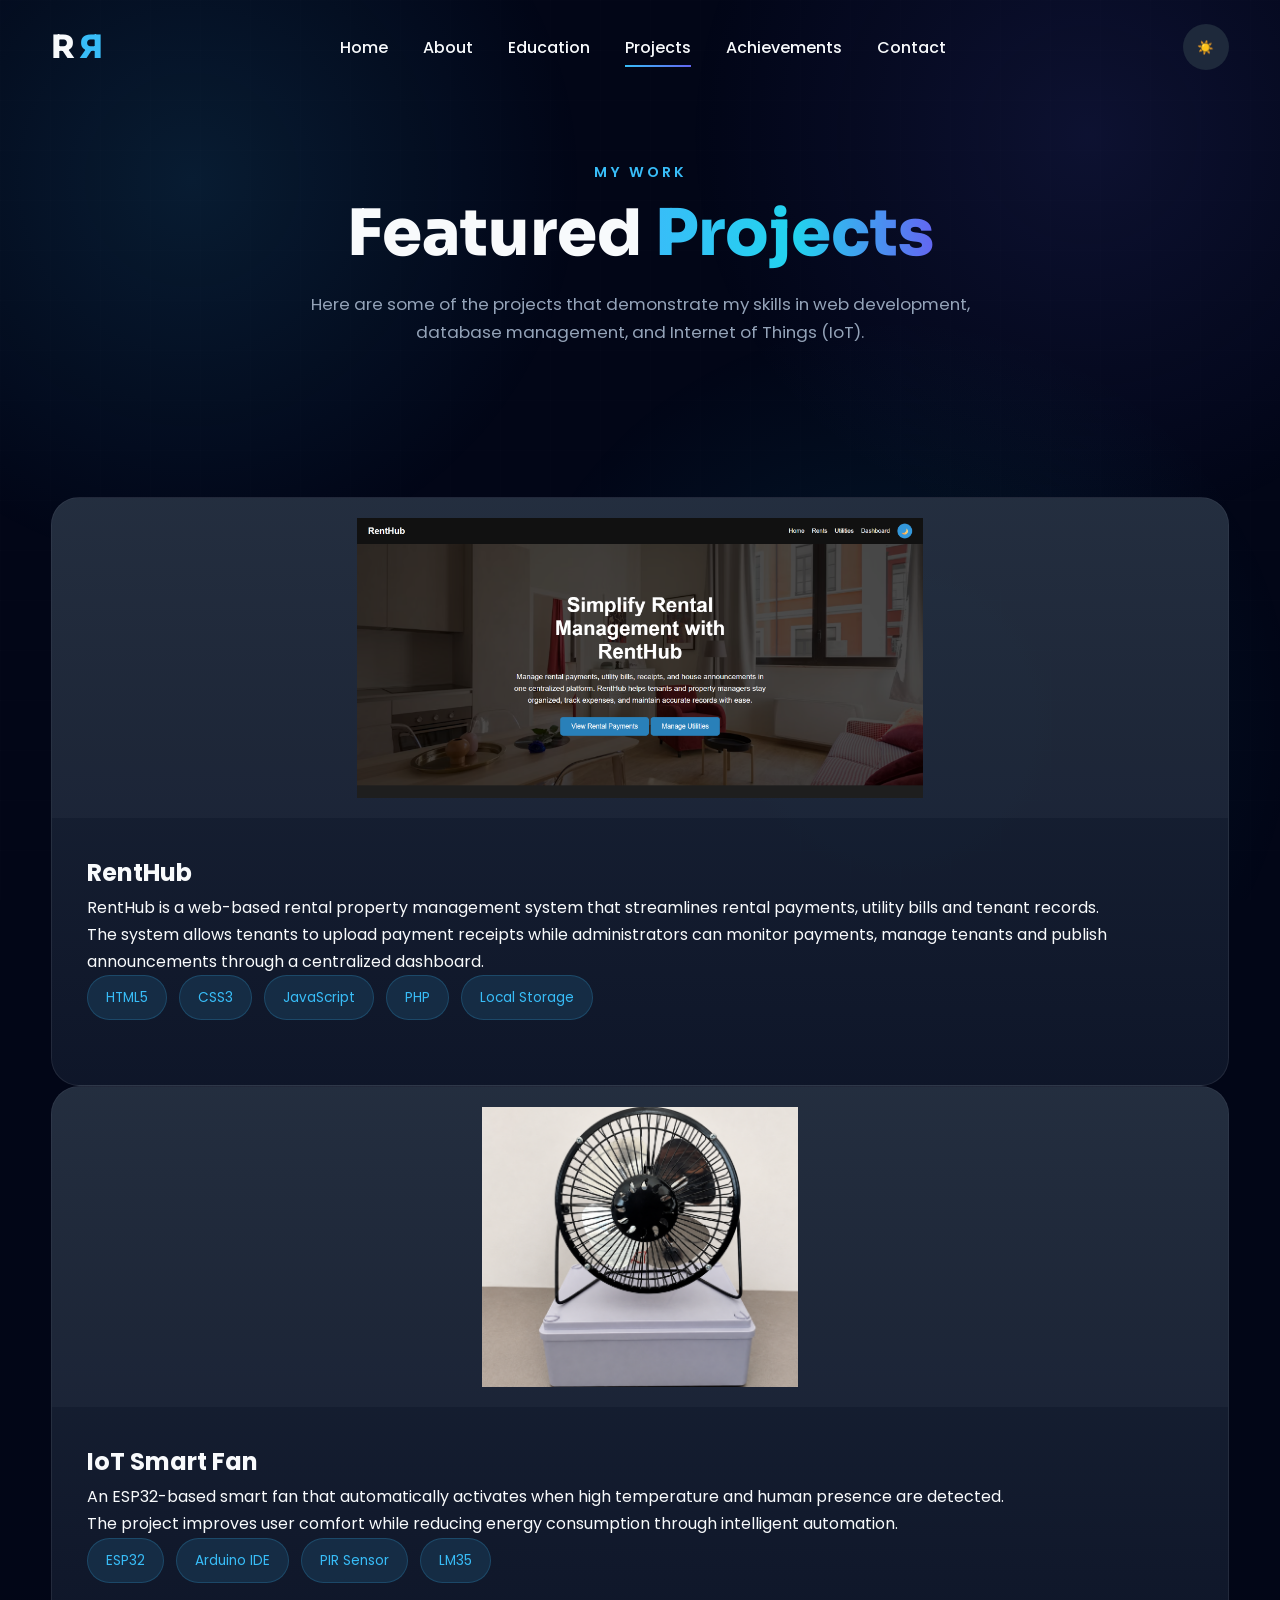
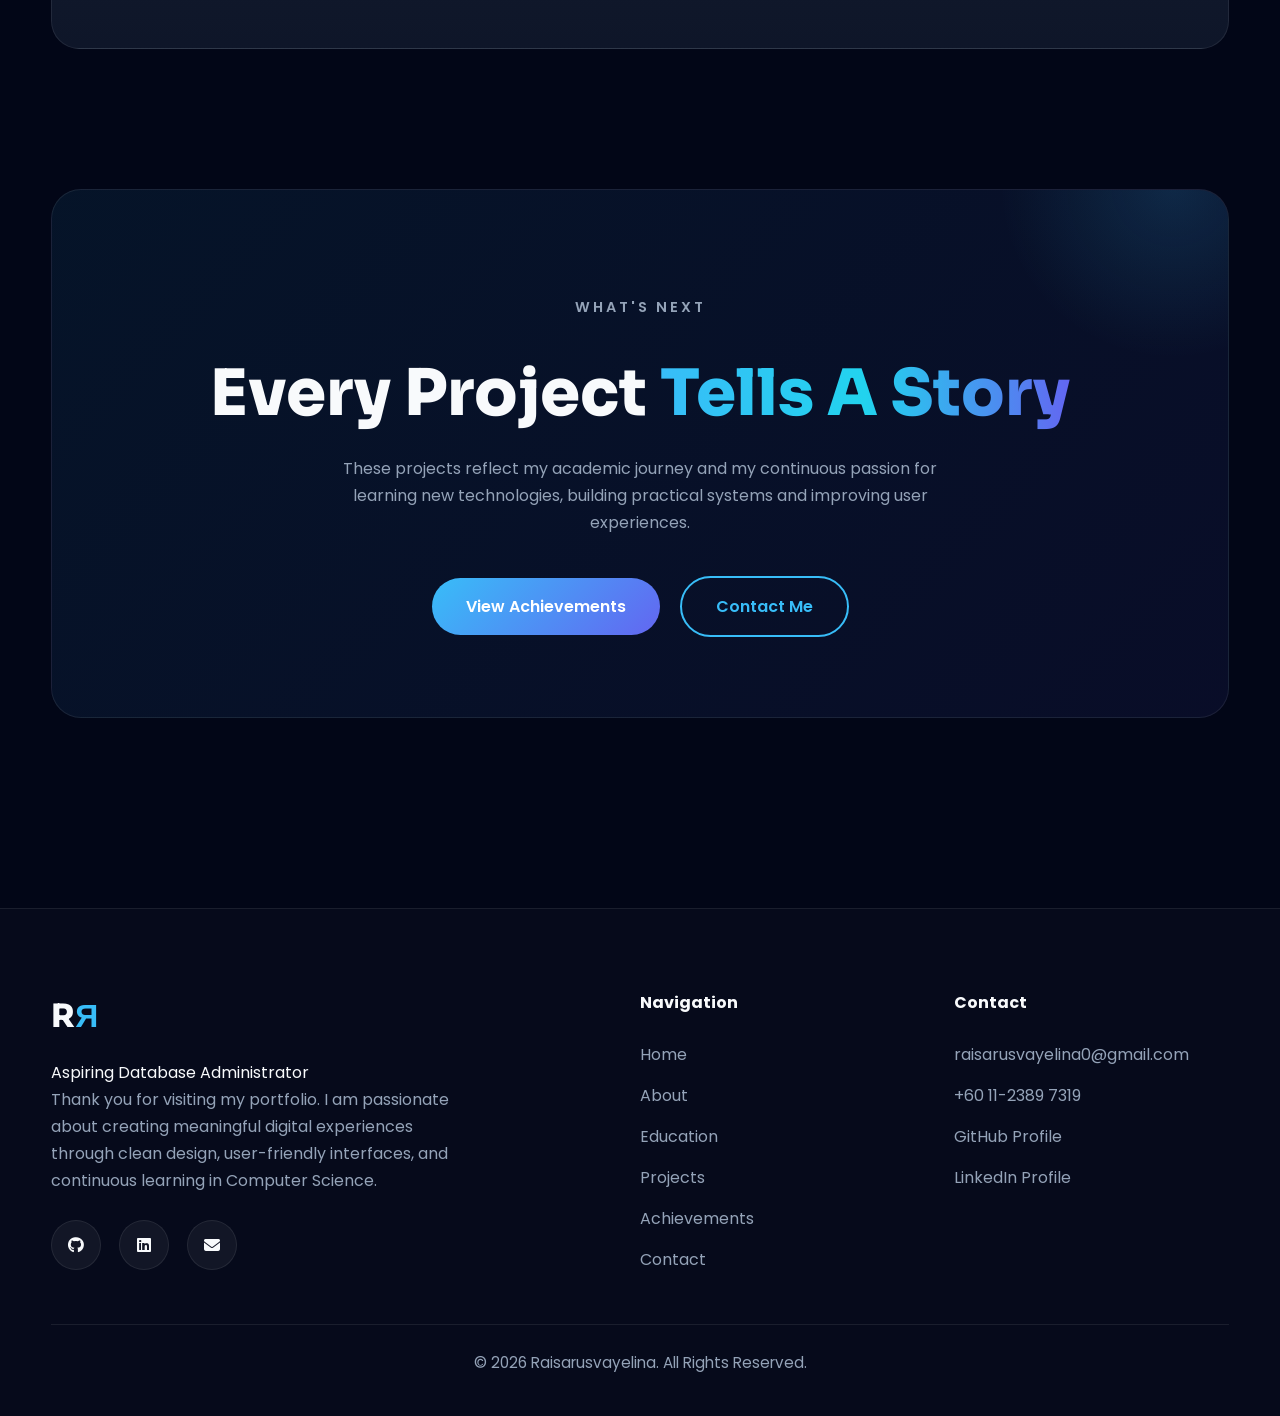
==== projects.html @ 29d41f76 "Add files via upload" ====
<!DOCTYPE html>
<html lang="en">

<head>

    <meta charset="UTF-8">

    <meta name="viewport"
          content="width=device-width, initial-scale=1.0">

    <title>Projects | Raisarusvayelina</title>

    <link rel="preconnect"
          href="https://fonts.googleapis.com">

    <link rel="preconnect"
          href="https://fonts.gstatic.com"
          crossorigin>

    <link href="https://fonts.googleapis.com/css2?family=Poppins:wght@300;400;500;600;700&family=Sora:wght@400;500;600;700;800&display=swap"
          rel="stylesheet">

    <link rel="stylesheet"
          href="https://cdnjs.cloudflare.com/ajax/libs/font-awesome/6.7.2/css/all.min.css">

    <link rel="stylesheet"
          href="css/style.css">

</head>

<body>

<a href="#mainContent"
class="skip-link">

Skip to Content

</a>

<div id="progressBar"></div>

<header>

<nav class="navbar">

<div class="nav-container">

<a href="index.html"
class="logo">

R<span class="mirror">R</span>

</a>

<ul class="nav-links">

<li><a href="index.html">Home</a></li>

<li><a href="about.html">About</a></li>

<li><a href="education.html">Education</a></li>

<li><a href="projects.html">Projects</a></li>

<li><a href="achievements.html">Achievements</a></li>

<li><a href="contact.html">Contact</a></li>

</ul>

<div class="nav-right">

<button id="themeToggle">

☀️

</button>

<div class="hamburger">

<i class="fa-solid fa-bars"></i>

</div>

</div>

</div>

</nav>

</header>

<main id="mainContent">

<section class="page-header">

<div class="container">

<p class="section-label hidden">

MY WORK

</p>

<h1 class="section-title hidden">

Featured

<span class="gradient-text">

Projects

</span>

</h1>

<p class="section-subtitle hidden">

Here are some of the projects that demonstrate my
skills in web development, database management,
and Internet of Things (IoT).

</p>

</div>

</section>

<section class="section-small">

<div class="container">

<div class="project-card hidden">

<div class="project-image">

<img src="images/renthub.png"
alt="RentHub">

</div>

<div class="project-content">

<h2>

RentHub

</h2>

<p>

RentHub is a web-based rental property management
system that streamlines rental payments,
utility bills and tenant records.

</p>

<p>

The system allows tenants to upload payment
receipts while administrators can monitor
payments, manage tenants and publish
announcements through a centralized dashboard.

</p>

<div class="tech-stack">

<span>HTML5</span>

<span>CSS3</span>

<span>JavaScript</span>

<span>PHP</span>

<span>Local Storage</span>

</div>

</div>

</div>

<div class="project-card hidden">

<div class="project-image">

<img src="images/iot-smart-fan.png"
alt="IoT Smart Fan">

</div>

<div class="project-content">

<h2>

IoT Smart Fan

</h2>

<p>

An ESP32-based smart fan that automatically
activates when high temperature and human
presence are detected.

</p>

<p>

The project improves user comfort while reducing
energy consumption through intelligent automation.

</p>

<div class="tech-stack">

<span>ESP32</span>

<span>Arduino IDE</span>

<span>PIR Sensor</span>

<span>LM35</span>

</div>

</div>

</div>

</div>

</section>

<section class="section-small">

<div class="container">

<div class="cta hidden">

<p class="section-label">

WHAT'S NEXT

</p>

<h2 class="section-title">

Every Project

<span class="gradient-text">

Tells A Story

</span>

</h2>

<p>

These projects reflect my academic journey and my
continuous passion for learning new technologies,
building practical systems and improving user
experiences.

</p>

<div class="hero-buttons center-buttons">

<a href="achievements.html"
class="btn btn-primary">

View Achievements

</a>

<a href="contact.html"
class="btn btn-outline">

Contact Me

</a>

</div>

</div>

</div>

</section>

</main>

    <!-- ==========================
         FOOTER
    =========================== -->

    <footer>

        <div class="container footer-grid">

            <div>

                <h2 class="footer-logo">

                    R<span>Я</span>

                </h2>

                <p class="footer-role">

                    Aspiring Database Administrator

                </p>

                <p class="footer-description">

                    Thank you for visiting my portfolio.
                    I am passionate about creating meaningful
                    digital experiences through clean design,
                    user-friendly interfaces, and continuous
                    learning in Computer Science.

                </p>

                <div class="social-links">

                    <a href="https://github.com/Raisarusvayelina"
                       target="_blank">

                        <i class="fab fa-github"></i>

                    </a>

                    <a href="https://www.linkedin.com/in/raisarusvayelina/"
                       target="_blank">

                        <i class="fab fa-linkedin"></i>

                    </a>

                    <a href="mailto:raisarusvayelina0@gmail.com">

                        <i class="fas fa-envelope"></i>

                    </a>

                </div>

            </div>

            <div class="footer-links">

                <h4>

                    Navigation

                </h4>

                <a href="index.html">Home</a>

                <a href="about.html">About</a>

                <a href="education.html">Education</a>

                <a href="projects.html">Projects</a>

                <a href="achievements.html">Achievements</a>

                <a href="contact.html">Contact</a>

            </div>

            <div class="footer-links">

                <h4>

                    Contact

                </h4>

                <a href="mailto:raisarusvayelina0@gmail.com">

                    raisarusvayelina0@gmail.com

                </a>

                <a href="tel:+601123897319">

                    +60 11-2389 7319

                </a>

                <a href="https://github.com/Raisarusvayelina"
                   target="_blank">

                    GitHub Profile

                </a>

                <a href="https://www.linkedin.com/in/raisarusvayelina"
                   target="_blank">

                    LinkedIn Profile

                </a>

            </div>

        </div>

        <div class="container footer-bottom">

            <p>

                © <span id="year"></span>
                Raisarusvayelina.
                All Rights Reserved.

            </p>

        </div>

    </footer>

<button id="topBtn">

<i class="fa-solid fa-arrow-up"></i>

</button>

<script src="js/script.js"></script>

</body>

</html>
---- css/style.css ----
/* =====================================================
   RAISA PORTFOLIO V2
   Aurora Hybrid Theme
   Author: ChatGPT
   ===================================================== */

/* =====================================================
   GOOGLE FONTS
===================================================== */

@import url('https://fonts.googleapis.com/css2?family=Poppins:wght@300;400;500;600;700&family=Sora:wght@400;500;600;700;800&display=swap');

/* =====================================================
   CSS VARIABLES
===================================================== */

:root{

    /* Background */

    --bg:#020617;
    --surface:#0F172A;
    --card:#1E293B;

    /* Main Colours */

    --primary:#38BDF8;
    --secondary:#6366F1;
    --accent:#22D3EE;
    --highlight:#14B8A6;

    /* Text */

    --text:#F8FAFC;
    --text-light:#CBD5E1;
    --text-muted:#94A3B8;

    /* Others */

    --border:rgba(255,255,255,.08);

    --shadow:
    0 20px 50px rgba(0,0,0,.35);

    --radius:20px;

    --transition:.35s ease;

    --heading-font:'Sora',sans-serif;
    --body-font:'Poppins',sans-serif;

}

/* =============================
   LIGHT MODE
============================= */

body.light-mode{

    --bg:#F8FAFC;
    --surface:#FFFFFF;
    --card:#FFFFFF;

    --text:#0F172A;
    --text-light:#334155;
    --text-muted:#64748B;

    --border:#E2E8F0;

    --shadow:
    0 12px 30px rgba(0,0,0,.08);

}

/* =====================================================
   RESET
===================================================== */

*{

    margin:0;
    padding:0;

    box-sizing:border-box;

}

html{

    scroll-behavior:smooth;

}

body{

    background:var(--bg);

    color:var(--text);

    font-family:var(--body-font);

    overflow-x:hidden;

    transition:
    background .4s,
    color .4s;

    line-height:1.7;

}

/* =====================================================
   BACKGROUND
===================================================== */

body::before{

    content:"";

    position:fixed;

    inset:0;

    background:

    radial-gradient(circle at 15% 20%,
    rgba(56,189,248,.12),
    transparent 30%),

    radial-gradient(circle at 85% 15%,
    rgba(99,102,241,.12),
    transparent 30%),

    radial-gradient(circle at 70% 80%,
    rgba(34,211,238,.10),
    transparent 35%);

    pointer-events:none;

    z-index:-3;

}

/* Grid */

body::after{

    content:"";

    position:fixed;

    inset:0;

    background-image:

    linear-gradient(
    rgba(255,255,255,.03) 1px,
    transparent 1px),

    linear-gradient(
    90deg,
    rgba(255,255,255,.03) 1px,
    transparent 1px);

    background-size:50px 50px;

    opacity:.3;

    z-index:-2;

    pointer-events:none;

}

/* =====================================================
   SCROLLBAR
===================================================== */

::-webkit-scrollbar{

    width:10px;

}

::-webkit-scrollbar-track{

    background:var(--surface);

}

::-webkit-scrollbar-thumb{

    background:
    linear-gradient(
    var(--primary),
    var(--secondary));

    border-radius:30px;

}

::-webkit-scrollbar-thumb:hover{

    background:
    linear-gradient(
    var(--accent),
    var(--secondary));

}

/* =====================================================
   SELECTION
===================================================== */

::selection{

    background:var(--primary);

    color:white;

}

/* =====================================================
   IMAGES
===================================================== */

img{

    display:block;

    width:100%;

}

/* =====================================================
   LINKS
===================================================== */

a{

    color:inherit;

    text-decoration:none;

}

/* =====================================================
   LIST
===================================================== */

ul{

    list-style:none;

}

/* =====================================================
   CONTAINER
===================================================== */

.container{

    width:min(92%,1200px);

    margin:auto;

}

/* =====================================================
   SECTION
===================================================== */

section{

    padding:100px 0;

    position:relative;

}

.page-header{

    padding-top:160px;

    padding-bottom:80px;

}

.section-small{

    padding:70px 0;

}

.section-large{

    padding:140px 0;

}

/* =====================================================
   TYPOGRAPHY
===================================================== */

.section-label{

    color:var(--primary);

    text-transform:uppercase;

    letter-spacing:3px;

    font-size:.9rem;

    font-weight:600;

    text-align:center;

    margin-bottom:15px;

}

.section-title{

    font-family:var(--heading-font);

    font-size:clamp(2.5rem,5vw,4rem);

    font-weight:800;

    line-height:1.1;

    text-align:center;

    margin-bottom:20px;

}

.section-subtitle{

    max-width:720px;

    margin:auto;

    text-align:center;

    color:var(--text-muted);

    font-size:1.05rem;

}

/* =====================================================
   GRADIENT TEXT
===================================================== */

.gradient-text{

    background:

    linear-gradient(
    90deg,
    var(--primary),
    var(--accent),
    var(--secondary));

    -webkit-background-clip:text;

    -webkit-text-fill-color:transparent;

}

/* =====================================================
   GRID
===================================================== */

.grid-2{

    display:grid;

    grid-template-columns:
    repeat(2,1fr);

    gap:60px;

    align-items:center;

}

.grid-3{

    display:grid;

    grid-template-columns:
    repeat(3,1fr);

    gap:30px;

}

.grid-4{

    display:grid;

    grid-template-columns:
    repeat(4,1fr);

    gap:25px;

}

/* =====================================================
   GLASS CARD
===================================================== */

.glass-card{

    background:
    rgba(255,255,255,.05);

    backdrop-filter:blur(20px);

    border:1px solid var(--border);

    border-radius:var(--radius);

    padding:35px;

    transition:var(--transition);

    box-shadow:var(--shadow);

}

.glass-card:hover{

    transform:
    translateY(-8px);

}

/* =====================================================
   BUTTONS
===================================================== */

.btn{

    display:inline-flex;

    align-items:center;

    justify-content:center;

    gap:10px;

    padding:15px 34px;

    border-radius:999px;

    font-weight:600;

    cursor:pointer;

    transition:var(--transition);

    border:none;

    font-size:1rem;

}

.btn-primary{

    color:white;

    background:

    linear-gradient(
    135deg,
    var(--primary),
    var(--secondary));

}

.btn-primary:hover{

    transform:
    translateY(-4px);

    box-shadow:

    0 0 25px
    rgba(56,189,248,.35);

}

.btn-outline{

    border:2px solid var(--primary);

    color:var(--primary);

    background:transparent;

}

.btn-outline:hover{

    background:var(--primary);

    color:white;

}

/* =====================================================
   NAVBAR
===================================================== */

.navbar{

    position:fixed;

    top:0;
    left:0;

    width:100%;

    z-index:999;

    padding:20px 0;

    transition:.4s;

}

.navbar.scrolled{

    background:
    rgba(2,6,23,.85);

    backdrop-filter:blur(20px);

    border-bottom:
    1px solid var(--border);

}
.nav-container{

    width:min(92%,1200px);

    margin:auto;

    display:flex;

    justify-content:space-between;

    align-items:center;

}

/* Logo */

.logo{

    display:flex;

    align-items:center;

    gap:4px;

    font-family:var(--heading-font);

    font-size:2rem;

    font-weight:800;

    cursor:pointer;

}

.logo .mirror{

    display:inline-block;

    transform:scaleX(-1);

    color:var(--primary);

}

/* Navigation */

.nav-links{

    display:flex;

    gap:35px;

}

.nav-links a{

    position:relative;

    font-weight:500;

    transition:.3s;

}

.nav-links a::after{

    content:"";

    position:absolute;

    left:0;
    bottom:-8px;

    width:0;

    height:2px;

    background:

    linear-gradient(
    90deg,
    var(--primary),
    var(--secondary));

    transition:.3s;

}

.nav-links a:hover::after,

.nav-links a.active::after{

    width:100%;

}

.nav-links a:hover{

    color:var(--primary);

}

/* Right */

.nav-right{

    display:flex;

    align-items:center;

    gap:18px;

}

#themeToggle{

    width:46px;
    height:46px;

    border-radius:50%;

    border:none;

    cursor:pointer;

    background:var(--card);

    color:var(--text);

    transition:.3s;

}

#themeToggle:hover{

    transform:rotate(180deg);

}

.hamburger{

    display:none;

    cursor:pointer;

    font-size:1.6rem;

}

/* =====================================================
   UTILITIES
===================================================== */

.text-center{

    text-align:center;

}

.mt-1{margin-top:10px;}
.mt-2{margin-top:20px;}
.mt-3{margin-top:30px;}
.mt-4{margin-top:40px;}
.mt-5{margin-top:50px;}

.mb-1{margin-bottom:10px;}
.mb-2{margin-bottom:20px;}
.mb-3{margin-bottom:30px;}
.mb-4{margin-bottom:40px;}
.mb-5{margin-bottom:50px;}

.hidden{

    opacity:0;

    transform:translateY(40px);

}

.show{

    opacity:1;

    transform:translateY(0);

    transition:
    .8s ease;

}

/* =====================================================
   SCROLL PROGRESS BAR
===================================================== */

#progressBar{

    position:fixed;

    top:0;
    left:0;

    width:0;

    height:4px;

    background:

    linear-gradient(
    90deg,
    var(--primary),
    var(--accent),
    var(--secondary));

    z-index:9999;

}


/*PART 2*/

/* =====================================================
   HERO SECTION
===================================================== */

.hero{

    min-height:100vh;

    display:flex;

    align-items:center;

    overflow:hidden;

    position:relative;

    padding-top:120px;

}

/* Floating Aurora Blobs */

.hero::before{

    content:"";

    position:absolute;

    width:550px;
    height:550px;

    border-radius:50%;

    background:

    radial-gradient(circle,
    rgba(56,189,248,.25),
    transparent 70%);

    top:-180px;
    right:-120px;

    animation:
    floatBlob1 14s ease-in-out infinite;

    z-index:-1;

}

.hero::after{

    content:"";

    position:absolute;

    width:500px;
    height:500px;

    border-radius:50%;

    background:

    radial-gradient(circle,
    rgba(99,102,241,.18),
    transparent 70%);

    bottom:-220px;
    left:-120px;

    animation:
    floatBlob2 18s ease-in-out infinite;

    z-index:-1;

}

.hero-content{

    display:grid;

    grid-template-columns:1.1fr .9fr;

    align-items:center;

    gap:70px;

}

.hero-label{

    color:var(--primary);

    text-transform:uppercase;

    letter-spacing:4px;

    font-weight:600;

    margin-bottom:20px;

}

.hero-title{

    font-family:var(--heading-font);

    font-size:clamp(4rem,8vw,6rem);

    font-weight:800;

    line-height:.95;

    margin-bottom:20px;

}

.hero-title span{

    display:block;

}

.hero-name{

    font-family:var(--heading-font);

    font-size:2rem;

    margin-bottom:15px;

}

.hero-description{

    color:var(--text-muted);

    max-width:580px;

    margin-bottom:40px;

    font-size:1.05rem;

}

.hero-buttons{

    display:flex;

    gap:20px;

}

/* Hero Image */

.hero-image{

    display:flex;

    justify-content:center;

}

.hero-image img{

    width:420px;

    aspect-ratio:1;

    object-fit:cover;

    border-radius:50%;

    border:4px solid rgba(56,189,248,.25);

    box-shadow:

    0 0 0 10px rgba(56,189,248,.05),

    0 30px 60px rgba(0,0,0,.35);

    transition:.5s;

}

.hero-image img:hover{

    transform:

    translateY(-10px)

    rotate(-2deg)

    scale(1.02);

}

/* =====================================================
   QUICK STATS
===================================================== */

.stats{

    margin-top:90px;

    display:grid;

    grid-template-columns:
    repeat(4,1fr);

    gap:25px;

}

.stat-card{

    background:

    rgba(255,255,255,.04);

    backdrop-filter:blur(15px);

    border:1px solid var(--border);

    border-radius:18px;

    padding:30px;

    text-align:center;

    transition:.35s;

    position:relative;

    overflow:hidden;

}

.stat-card::before{

    content:"";

    position:absolute;

    inset:0;

    background:

    linear-gradient(
    135deg,
    rgba(56,189,248,.15),
    transparent);

    opacity:0;

    transition:.35s;

}

.stat-card:hover::before{

    opacity:1;

}

.stat-card:hover{

    transform:translateY(-8px);

    border-color:rgba(56,189,248,.35);

    box-shadow:

    0 0 35px rgba(56,189,248,.12);

}

.stat-card h2{

    font-size:2.3rem;

    color:var(--primary);

    margin-bottom:10px;

}

.stat-card p{

    color:var(--text-muted);

}

/* =====================================================
   AURORA CARD
===================================================== */

.aurora-card{

    position:relative;

    background:

    linear-gradient(

    180deg,

    rgba(30,41,59,.95),

    rgba(15,23,42,.95)

    );

    border-radius:24px;

    border:1px solid var(--border);

    overflow:hidden;

    transition:.45s;

}

.aurora-card::before{

    content:"";

    position:absolute;

    inset:-2px;

    border-radius:inherit;

    background:

    linear-gradient(

    135deg,

    var(--primary),

    var(--accent),

    var(--secondary)

    );

    opacity:0;

    filter:blur(16px);

    transition:.45s;

    z-index:-1;

}

body:not(.light-mode)

.aurora-card:hover::before{

    opacity:1;

}

.aurora-card:hover{

    transform:

    translateY(-10px);

    border-color:

    rgba(56,189,248,.4);

}

/* =====================================================
   ABOUT
===================================================== */

.about-grid{

    display:grid;

    grid-template-columns:

    420px 1fr;

    gap:80px;

    align-items:center;

}

.about-image{

    position:relative;

}

.about-image img{

    border-radius:30px;

    box-shadow:

    var(--shadow);

}

.about-image::after{

    content:"";

    position:absolute;

    inset:15px;

    border:2px solid rgba(56,189,248,.25);

    border-radius:30px;

}

.about-content h3{

    font-size:2rem;

    margin-bottom:20px;

}

.about-content p{

    color:var(--text-muted);

    margin-bottom:18px;

}

.qualities{

    display:grid;

    grid-template-columns:

    repeat(2,1fr);

    gap:18px;

    margin-top:35px;

}

.quality{

    display:flex;

    gap:12px;

    align-items:center;

    background:rgba(255,255,255,.04);

    padding:16px;

    border-radius:14px;

}

.quality i{

    color:var(--primary);

}

/* =====================================================
   SKILLS
===================================================== */

.skills{

    display:grid;

    gap:28px;

}

.skill{

    width:100%;

}

.skill-header{

    display:flex;

    justify-content:space-between;

    margin-bottom:10px;

}

.progress{

    width:100%;

    height:10px;

    background:

    rgba(255,255,255,.08);

    border-radius:999px;

    overflow:hidden;

}

.progress span{

    display:block;

    height:100%;

    border-radius:999px;

    background:

    linear-gradient(

    90deg,

    var(--primary),

    var(--secondary)

    );

    width:0;

}

/* =====================================================
   EDUCATION TIMELINE
===================================================== */

.timeline{

    position:relative;

    max-width:950px;

    margin:auto;

}

.timeline::before{

    content:"";

    position:absolute;

    left:50%;

    top:0;

    width:4px;

    height:100%;

    background:

    linear-gradient(

    var(--primary),

    var(--secondary)

    );

}

.timeline-item{

    position:relative;

    width:50%;

    padding:30px;

}

.timeline-item:nth-child(odd){

    left:0;

}

.timeline-item:nth-child(even){

    left:50%;

}

.timeline-dot{

    position:absolute;

    top:45px;

    width:22px;

    height:22px;

    border-radius:50%;

    background:var(--primary);

    border:4px solid var(--bg);

}

.timeline-item:nth-child(odd) .timeline-dot{

    right:-13px;

}

.timeline-item:nth-child(even) .timeline-dot{

    left:-13px;

}

.timeline-card{

    padding:30px;

    border-radius:22px;

    background:rgba(255,255,255,.04);

    border:1px solid var(--border);

    transition:.35s;

}

.timeline-card:hover{

    transform:translateY(-8px);

    box-shadow:

    0 0 30px rgba(56,189,248,.12);

}

.timeline-year{

    display:inline-block;

    margin-bottom:16px;

    padding:8px 18px;

    border-radius:999px;

    background:

    linear-gradient(

    135deg,

    var(--primary),

    var(--secondary)

    );

    color:#fff;

    font-size:.9rem;

}

/*PART 3A*/

/* =====================================================
   PROJECTS
===================================================== */

.projects-grid{

    display:grid;

    grid-template-columns:repeat(2,1fr);

    gap:35px;

    margin-top:60px;

}

.project-card{

    position:relative;

    overflow:hidden;

    border-radius:28px;

    background:linear-gradient(
    180deg,
    rgba(30,41,59,.95),
    rgba(15,23,42,.95));

    border:1px solid var(--border);

    transition:.45s;

    cursor:pointer;

}

/* Spotlight Effect */

.project-card::before{

    content:"";

    position:absolute;

    width:250px;
    height:250px;

    background:
    radial-gradient(circle,
    rgba(56,189,248,.18),
    transparent 70%);

    top:var(--mouse-y,50%);

    left:var(--mouse-x,50%);

    transform:translate(-50%,-50%);

    opacity:0;

    transition:opacity .35s;

    pointer-events:none;

}

.project-card:hover::before{

    opacity:1;

}

.project-card:hover{

    transform:
    translateY(-12px);

    border-color:
    rgba(56,189,248,.35);

    box-shadow:
    0 20px 60px rgba(0,0,0,.35);

}

.project-image{

    height:320px;

    display:flex;

    justify-content:center;

    align-items:center;

    overflow:hidden;

    padding:20px;

    background:rgba(255,255,255,.03);

}

.project-image img{

    width:100%;

    height:100%;

    object-fit:contain;

    transition:.6s;

}

.project-card:hover .project-image img{

    transform:scale(1.05);

}

.project-content{

    padding:35px;

}

.project-title{

    font-family:var(--heading-font);

    font-size:1.8rem;

    margin-bottom:18px;

}

.project-description{

    color:var(--text-muted);

    margin-bottom:25px;

}

/* =====================================================
   TECHNOLOGY TAGS
===================================================== */

.tech-stack{

    display:flex;

    flex-wrap:wrap;

    gap:12px;

    margin-bottom:30px;

}

.tech-stack span{

    padding:10px 18px;

    border-radius:999px;

    font-size:.85rem;

    background:
    rgba(56,189,248,.12);

    color:var(--primary);

    border:
    1px solid rgba(56,189,248,.2);

    transition:.3s;

}

.tech-stack span:hover{

    background:
    linear-gradient(
    135deg,
    var(--primary),
    var(--secondary));

    color:#fff;

    transform:translateY(-3px);

}

/* =====================================================
   PROJECT BUTTON
===================================================== */

.project-btn{

    display:inline-flex;

    align-items:center;

    gap:10px;

    color:var(--primary);

    font-weight:600;

    transition:.3s;

}

.project-btn i{

    transition:.3s;

}

.project-btn:hover{

    color:var(--accent);

}

.project-btn:hover i{

    transform:translateX(8px);

}

/* =====================================================
   PROJECT MODAL
===================================================== */

.modal{

    position:fixed;

    inset:0;

    background:
    rgba(0,0,0,.85);

    display:flex;

    justify-content:center;

    align-items:center;

    opacity:0;

    visibility:hidden;

    transition:.35s;

    z-index:5000;

}

.modal.active{

    opacity:1;

    visibility:visible;

}

.modal-content{

    width:min(900px,92%);

    background:var(--surface);

    border-radius:30px;

    overflow:hidden;

    border:1px solid var(--border);

    transform:translateY(50px);

    transition:.35s;

}

.modal.active .modal-content{

    transform:translateY(0);

}

.modal-image{

    height:350px;

}

.modal-image img{

    width:100%;
    height:100%;

    object-fit:cover;

}

.modal-body{

    padding:40px;

}

.modal-close{

    position:absolute;

    top:25px;
    right:30px;

    width:50px;
    height:50px;

    border-radius:50%;

    border:none;

    cursor:pointer;

    background:rgba(255,255,255,.08);

    color:#fff;

    font-size:1.4rem;

}

/* =====================================================
   CERTIFICATES
===================================================== */

.certificate-grid{

    display:grid;

    grid-template-columns:
    repeat(auto-fit,minmax(320px,1fr));

    gap:30px;

    margin-top:60px;

}

.certificate-card{

    position:relative;

    overflow:hidden;

    border-radius:24px;

    background:rgba(255,255,255,.04);

    border:1px solid var(--border);

    transition:.4s;

}

.certificate-card:hover{

    transform:
    translateY(-10px);

    border-color:
    rgba(56,189,248,.3);

    box-shadow:

    0 20px 60px rgba(0,0,0,.3);

}

.certificate-image{

    overflow:hidden;

}

.certificate-image img{

    width:100%;

    height:250px;

    object-fit:cover;

    transition:.5s;

}

.certificate-card:hover img{

    transform:scale(1.05);

}

.certificate-content{

    padding:25px;

}

.certificate-title{

    font-family:var(--heading-font);

    margin-bottom:10px;

}

.certificate-content p{

    color:var(--text-muted);

}

/* =====================================================
   LIGHTBOX
===================================================== */

.lightbox{

    position:fixed;

    inset:0;

    background:
    rgba(0,0,0,.92);

    display:flex;

    justify-content:center;

    align-items:center;

    opacity:0;

    visibility:hidden;

    transition:.35s;

    z-index:6000;

}

.lightbox.active{

    opacity:1;

    visibility:visible;

}

.lightbox img{

    max-width:90%;

    max-height:90%;

    border-radius:18px;

    box-shadow:
    0 25px 70px rgba(0,0,0,.45);

}

.lightbox-close{

    position:absolute;

    top:30px;
    right:40px;

    font-size:2rem;

    color:#fff;

    cursor:pointer;

}

/* =====================================================
   BADGES
===================================================== */

.badge{

    display:inline-flex;

    align-items:center;

    gap:8px;

    padding:8px 16px;

    border-radius:999px;

    background:
    rgba(34,211,238,.12);

    color:var(--accent);

    font-size:.85rem;

    font-weight:600;

}

/*PART 3B*/

/* =====================================================
   CONTACT
===================================================== */

.contact-wrapper{

    display:grid;

    grid-template-columns:1fr 1.2fr;

    gap:50px;

    align-items:start;

}

.contact-info{

    display:flex;

    flex-direction:column;

    gap:25px;

}

.contact-card{

    display:flex;

    align-items:center;

    gap:20px;

    padding:25px;

    background:rgba(255,255,255,.04);

    border:1px solid var(--border);

    border-radius:22px;

    transition:.35s;

}

.contact-card:hover{

    transform:translateY(-8px);

    border-color:rgba(56,189,248,.35);

    box-shadow:0 15px 40px rgba(0,0,0,.25);

}

.contact-icon{

    width:65px;
    height:65px;

    border-radius:50%;

    display:flex;

    justify-content:center;

    align-items:center;

    background:linear-gradient(
    135deg,
    var(--primary),
    var(--secondary));

    color:#fff;

    font-size:1.4rem;

    flex-shrink:0;

}

.contact-text h3{

    margin-bottom:6px;

    font-family:var(--heading-font);

}

.contact-text p{

    color:var(--text-muted);

    word-break:break-word;

}

/* ==============================
   FORM
============================== */

.contact-form{

    background:rgba(255,255,255,.04);

    border:1px solid var(--border);

    border-radius:28px;

    padding:40px;

}

.contact-form input,

.contact-form textarea{

    width:100%;

    padding:16px 20px;

    margin-bottom:20px;

    border-radius:14px;

    border:1px solid var(--border);

    background:rgba(255,255,255,.04);

    color:var(--text);

    font-family:var(--body-font);

    transition:.3s;

}

.contact-form textarea{

    resize:vertical;

    min-height:180px;

}

.contact-form input:focus,

.contact-form textarea:focus{

    outline:none;

    border-color:var(--primary);

    box-shadow:0 0 18px rgba(56,189,248,.18);

}

/* =====================================================
   FOOTER
===================================================== */

footer{

    margin-top:120px;

    padding:80px 0 40px;

    border-top:1px solid var(--border);

    background:rgba(255,255,255,.02);

}

.footer-grid{

    display:grid;

    grid-template-columns:2fr 1fr 1fr;

    gap:40px;

}

.footer-logo{

    font-family:var(--heading-font);

    font-size:2rem;

    font-weight:800;

    margin-bottom:15px;

}

.footer-logo span{

    color:var(--primary);

}

.footer-description{

    color:var(--text-muted);

    max-width:420px;

}

.footer-links{

    display:flex;

    flex-direction:column;

    gap:14px;

}

.footer-links h4{

    margin-bottom:10px;

}

.footer-links a{

    color:var(--text-muted);

    transition:.3s;

}

.footer-links a:hover{

    color:var(--primary);

    padding-left:6px;

}

.social-links{

    display:flex;

    gap:18px;

    margin-top:25px;

}

.social-links a{

    width:50px;

    height:50px;

    border-radius:50%;

    display:flex;

    justify-content:center;

    align-items:center;

    background:rgba(255,255,255,.05);

    border:1px solid var(--border);

    transition:.35s;

}

.social-links a:hover{

    background:linear-gradient(
    135deg,
    var(--primary),
    var(--secondary));

    transform:translateY(-5px);

    color:white;

}

.footer-bottom{

    margin-top:50px;

    padding-top:25px;

    border-top:1px solid var(--border);

    text-align:center;

    color:var(--text-muted);

    font-size:.95rem;

}

/* =====================================================
   BACK TO TOP
===================================================== */

#topBtn{

    position:fixed;

    right:30px;

    bottom:30px;

    width:55px;

    height:55px;

    border:none;

    border-radius:50%;

    cursor:pointer;

    background:linear-gradient(
    135deg,
    var(--primary),
    var(--secondary));

    color:#fff;

    font-size:1.2rem;

    opacity:0;

    visibility:hidden;

    transition:.35s;

    z-index:1000;

}

#topBtn.show{

    opacity:1;

    visibility:visible;

}

#topBtn:hover{

    transform:translateY(-6px);

}

/* =====================================================
   ANIMATIONS
===================================================== */

@keyframes floatBlob1{

    0%,100%{

        transform:translate(0,0);

    }

    50%{

        transform:translate(-40px,35px);

    }

}

@keyframes floatBlob2{

    0%,100%{

        transform:translate(0,0);

    }

    50%{

        transform:translate(35px,-40px);

    }

}

@keyframes fadeUp{

    from{

        opacity:0;

        transform:translateY(40px);

    }

    to{

        opacity:1;

        transform:translateY(0);

    }

}

.fade-up{

    animation:fadeUp .8s ease forwards;

}

/* =====================================================
   ACCESSIBILITY
===================================================== */

:focus-visible{

    outline:3px solid var(--accent);

    outline-offset:4px;

    border-radius:8px;

}

.skip-link{

    position:absolute;

    top:-60px;

    left:20px;

    background:var(--primary);

    color:#fff;

    padding:12px 20px;

    border-radius:10px;

    z-index:9999;

}

.skip-link:focus{

    top:20px;

}

/* =====================================================
   RESPONSIVE
===================================================== */

@media (max-width:1200px){

    .hero-content,
    .about-grid,
    .contact-wrapper{

        grid-template-columns:1fr;

    }

    .hero-image{

        order:-1;

    }

    .grid-4{

        grid-template-columns:repeat(2,1fr);

    }

}

@media (max-width:992px){

    .grid-3{

        grid-template-columns:repeat(2,1fr);

    }

    .projects-grid{

        grid-template-columns:1fr;

    }

    .stats{

        grid-template-columns:repeat(2,1fr);

    }

    .footer-grid{

        grid-template-columns:1fr;

    }

    .timeline::before{

        left:20px;

    }

    .timeline-item{

        width:100%;

        left:0!important;

        padding-left:70px;

    }

    .timeline-dot{

        left:10px!important;

    }

}

@media (max-width:768px){

    section{

        padding:70px 0;

    }

    .page-header{

        padding-top:120px;

    }

    .hero-title{

        font-size:3.5rem;

    }

    .hero-name{

        font-size:1.6rem;

    }

    .hero-image img{

        width:300px;

    }

    .grid-2,
    .grid-3,
    .grid-4{

        grid-template-columns:1fr;

    }

    .stats{

        grid-template-columns:1fr;

    }

    .nav-links{

        position:fixed;

        top:80px;

        right:-100%;

        width:280px;

        height:calc(100vh - 80px);

        background:var(--surface);

        flex-direction:column;

        justify-content:flex-start;

        align-items:flex-start;

        padding:40px;

        transition:.35s;

        border-left:1px solid var(--border);

    }

    .nav-links.active{

        right:0;

    }

    .hamburger{

        display:block;

    }

}

@media (max-width:576px){

    .container{

        width:94%;

    }

    .btn{

        width:100%;

    }

    .hero-buttons{

        flex-direction:column;

    }

    .contact-form{

        padding:25px;

    }

}


/* HERO - NEWLY ADDED */

.hero-text{
    display:flex;
    flex-direction:column;
    justify-content:center;
}


/* ==========================================
   CTA SECTION (Compatibility Addition)
========================================== */

.cta{

    text-align:center;

    background:
    linear-gradient(
    135deg,
    rgba(56,189,248,.08),
    rgba(99,102,241,.08));

    border:1px solid var(--border);

    border-radius:30px;

    padding:80px 40px;

    overflow:hidden;

    position:relative;

}

.cta::before{

    content:"";

    position:absolute;

    width:350px;
    height:350px;

    background:
    radial-gradient(circle,
    rgba(56,189,248,.15),
    transparent 70%);

    top:-180px;
    right:-120px;

    pointer-events:none;

}

.cta p{

    max-width:650px;

    margin:25px auto 40px;

    color:var(--text-muted);

}


.interests-grid{

    display:grid;

    grid-template-columns:repeat(3,1fr);

    gap:20px;

    margin-top:40px;

}

.interest-card{

    background:rgba(255,255,255,.04);

    border:1px solid var(--border);

    border-radius:20px;

    padding:25px;

    text-align:center;

    transition:.35s;

}

.interest-card:hover{

    transform:translateY(-8px);

    border-color:rgba(56,189,248,.35);

}

.interest-card i{

    font-size:2rem;

    color:var(--primary);

    margin-bottom:15px;

}


/* ==========================================
   EDUCATION LOGOS
========================================== */

.education-logo{

    width:80px;
    height:80px;

    object-fit:contain;

    margin:0 auto 25px;

    transition:.35s;

}

.timeline-card:hover .education-logo{

    transform:scale(1.08);

}

.cgpa-badge{

    width:90px;
    height:90px;

    border-radius:50%;

    margin:25px auto;

    display:flex;

    flex-direction:column;

    justify-content:center;

    align-items:center;

    background:
    linear-gradient(
        135deg,
        var(--primary),
        var(--secondary));

    color:#fff;

    box-shadow:
        0 15px 35px
        rgba(56,189,248,.25);

}

.cgpa-badge strong{

    font-size:1.6rem;

    font-family:var(--heading-font);

}

.cgpa-badge span{

    font-size:.8rem;

}

.center-buttons{

    display:flex;

    justify-content:center;

    align-items:center;

    gap:20px;

    flex-wrap:wrap;

    margin-top:40px;

}
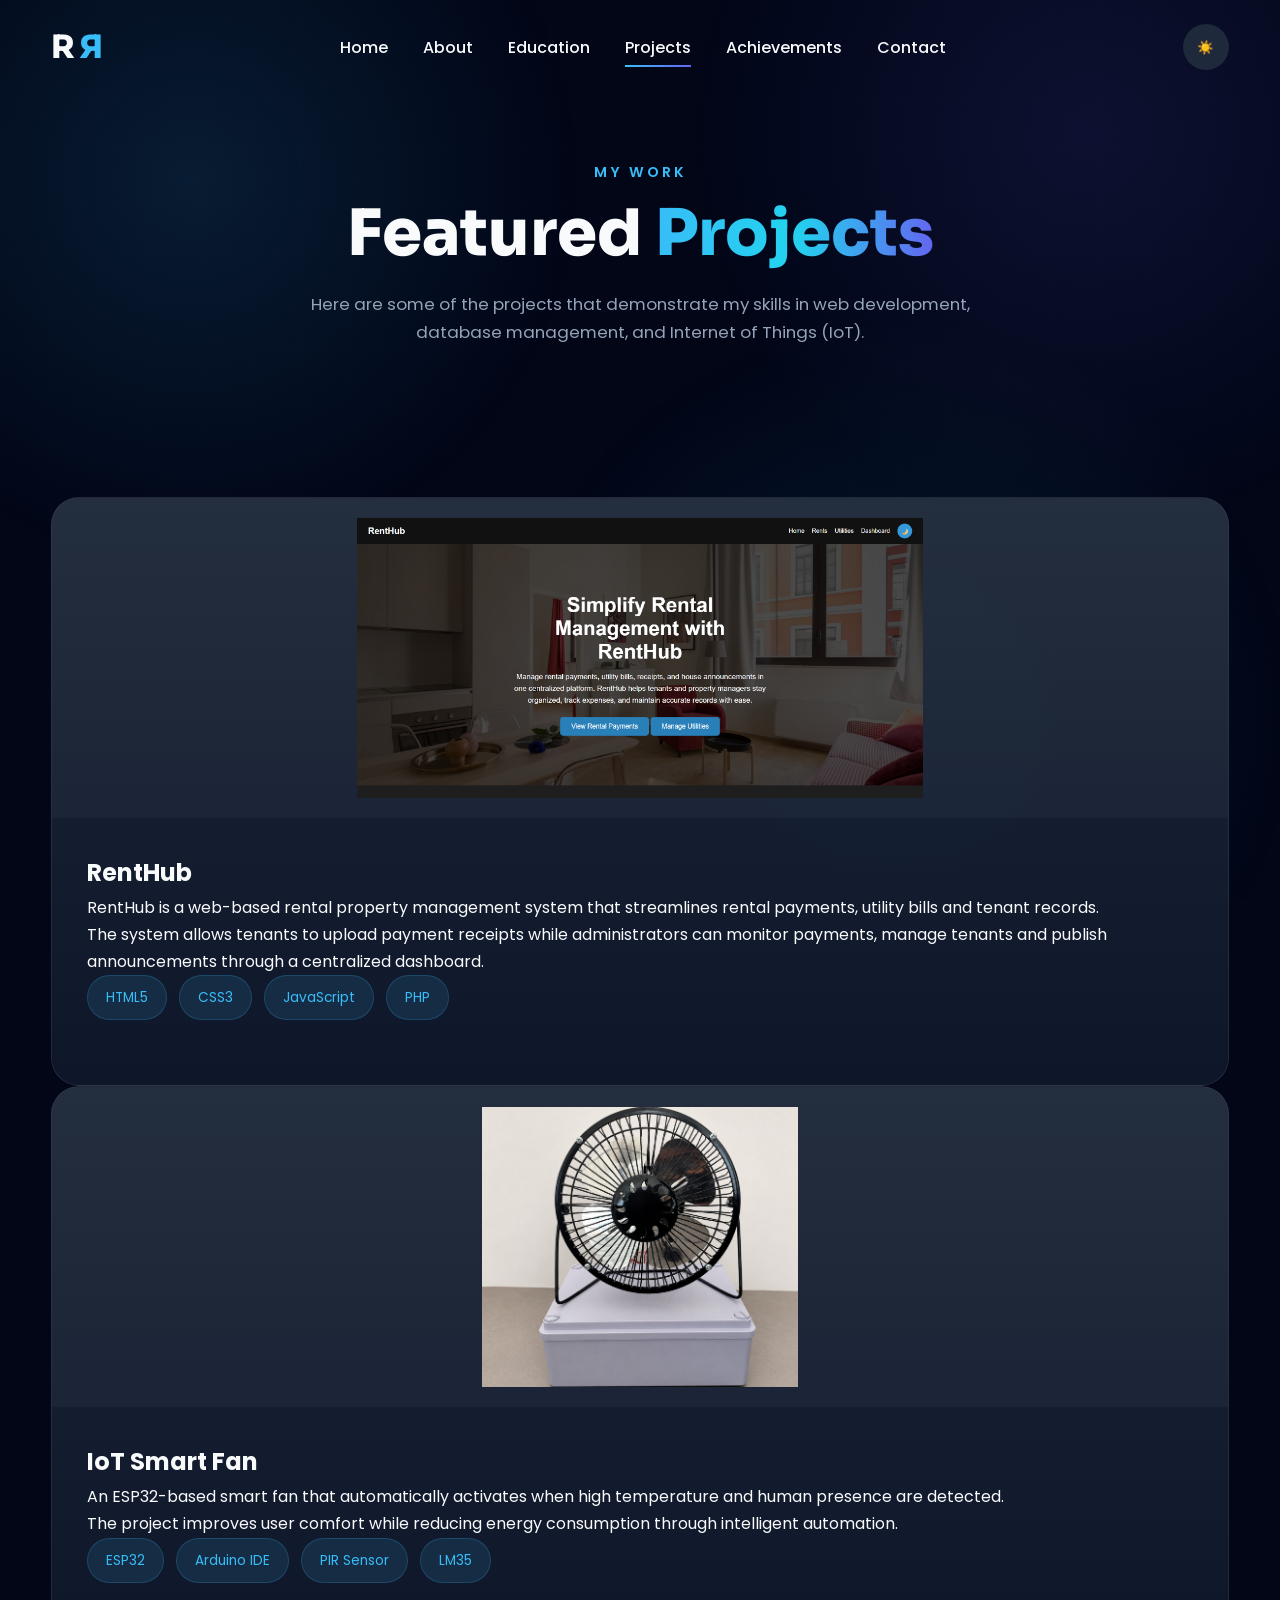
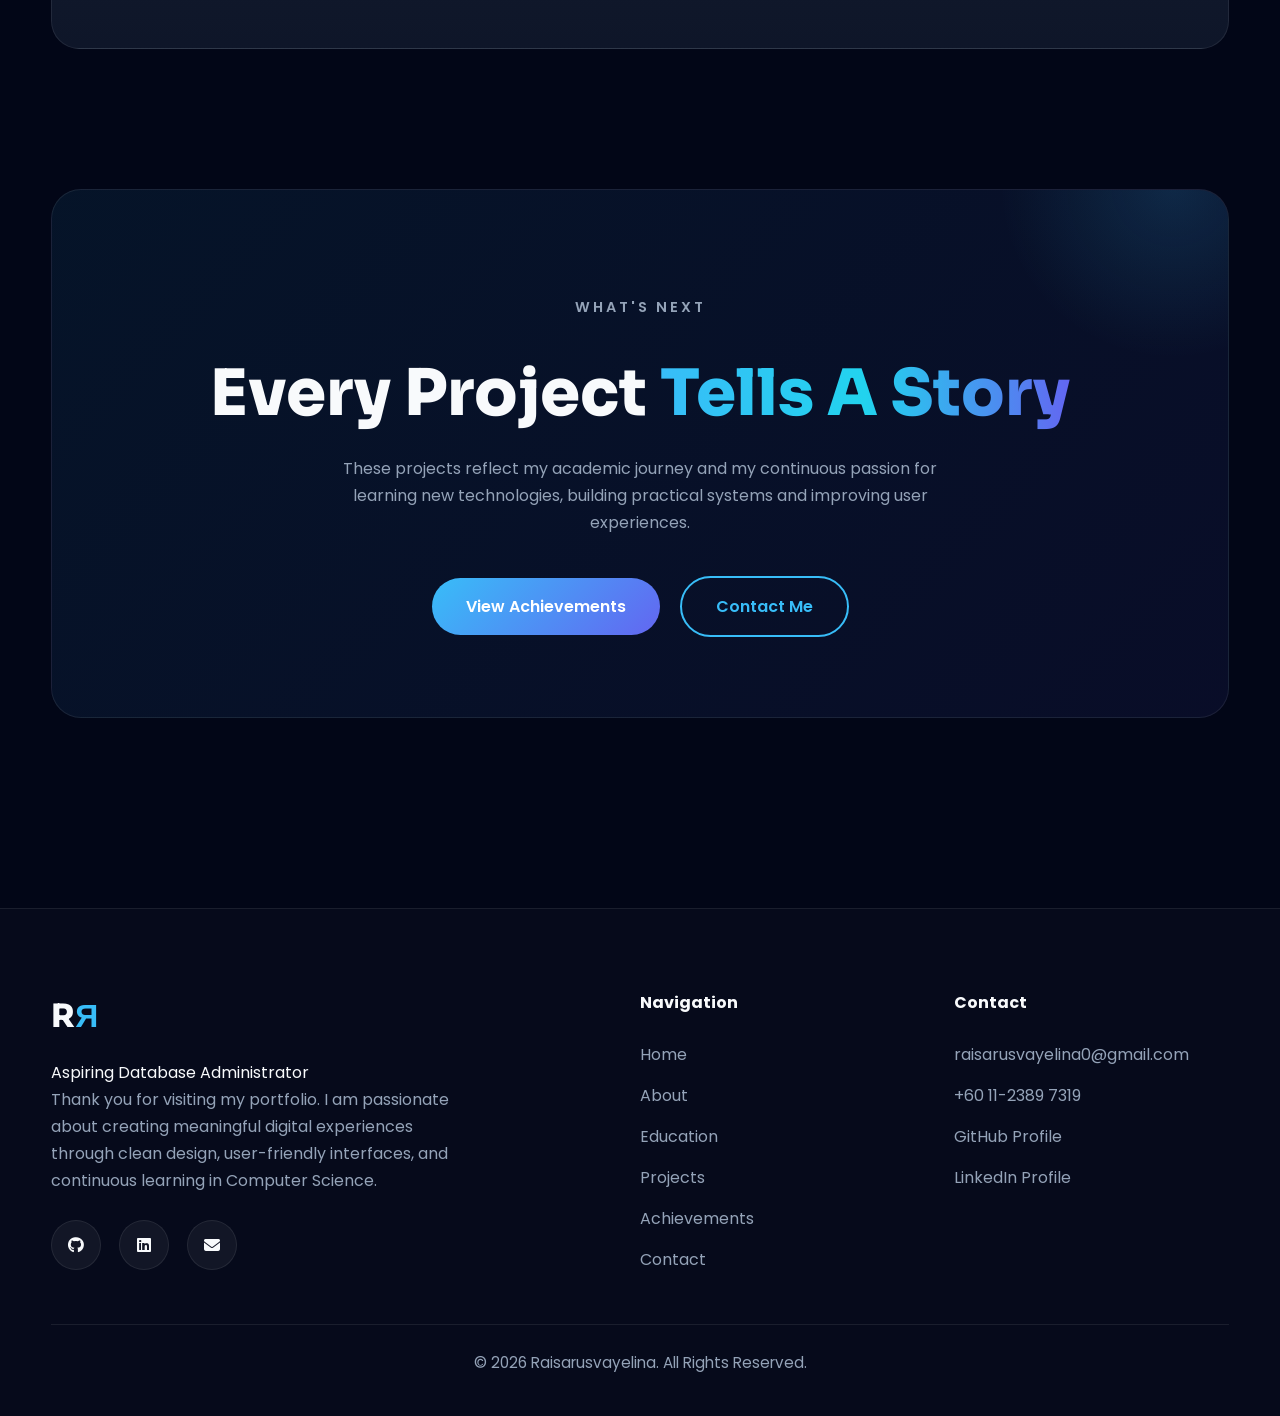
==== commit db998c27: "Update projects.html" ====
--- a/projects.html
+++ b/projects.html
@@ -173,8 +173,6 @@
 <span>JavaScript</span>
 
 <span>PHP</span>
-
-<span>Local Storage</span>
 
 </div>
 
@@ -435,4 +433,4 @@
 
 </body>
 
-</html>+</html>
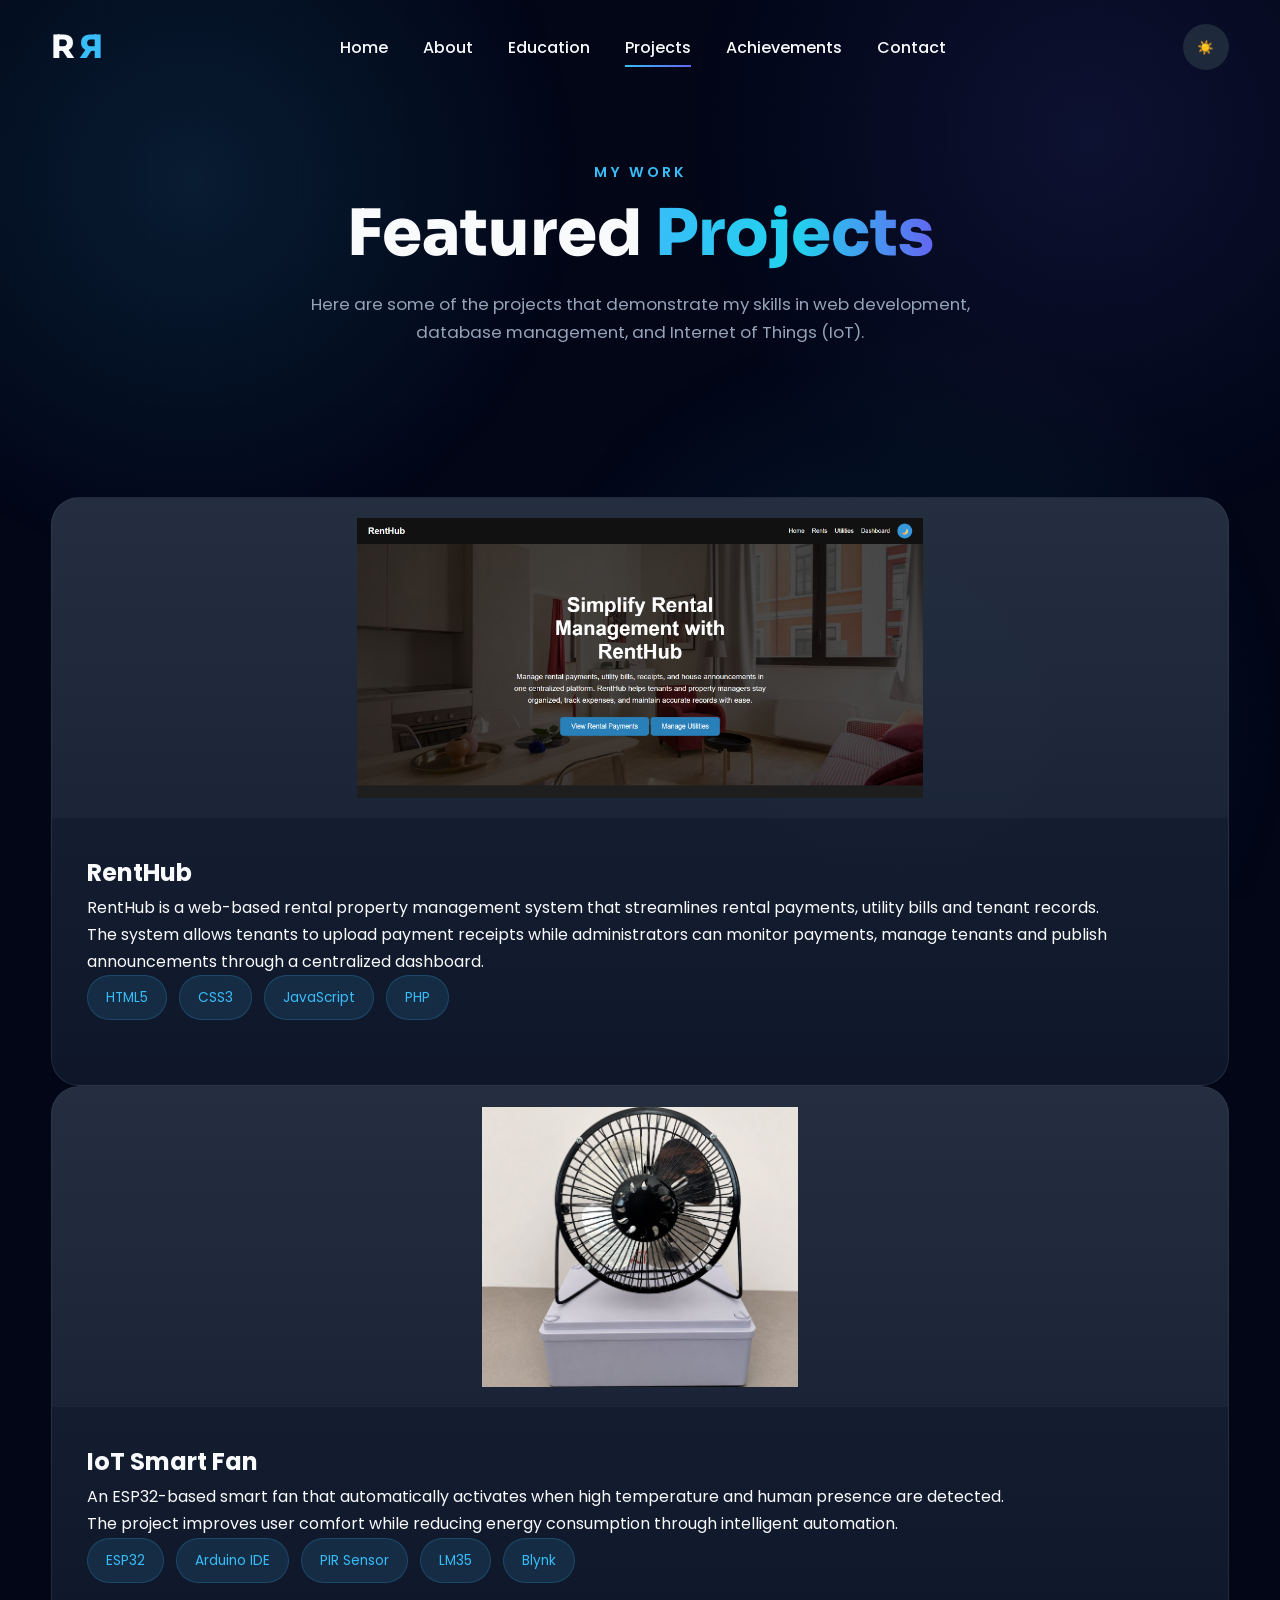
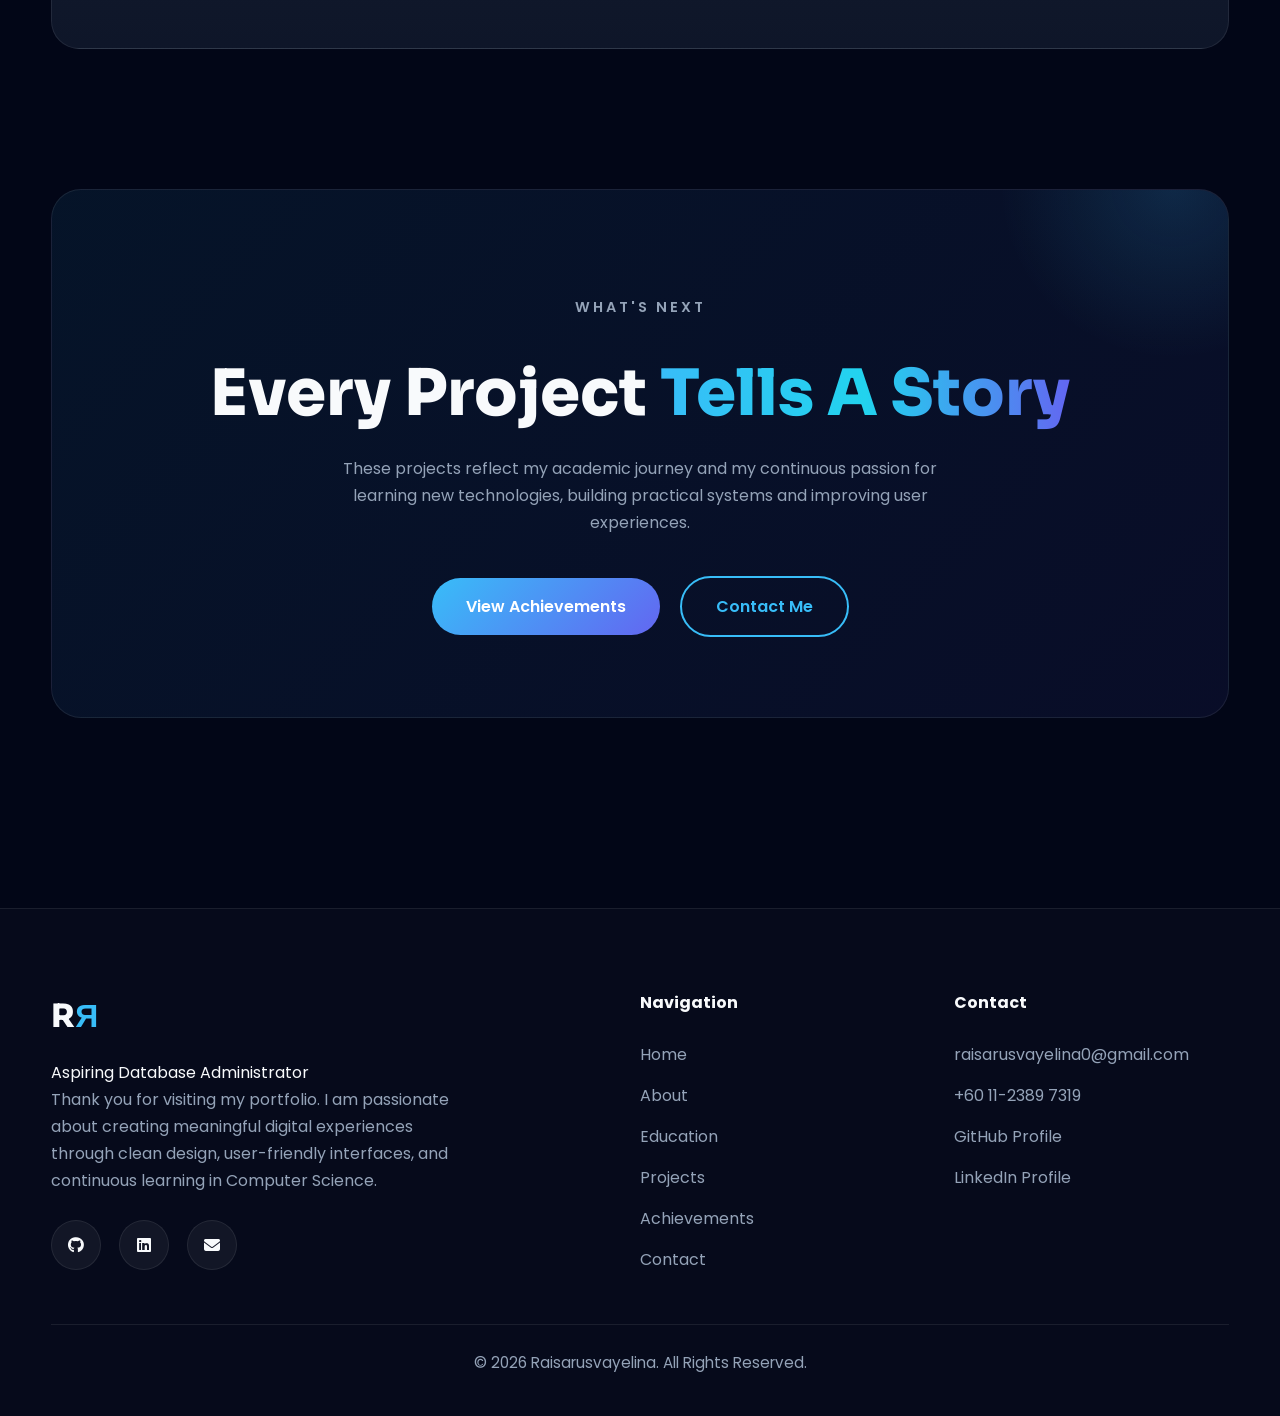
==== commit ca5cf9d4: "Update projects.html" ====
--- a/projects.html
+++ b/projects.html
@@ -221,6 +221,8 @@
 <span>PIR Sensor</span>
 
 <span>LM35</span>
+
+<span>Blynk</span>
 
 </div>
 
